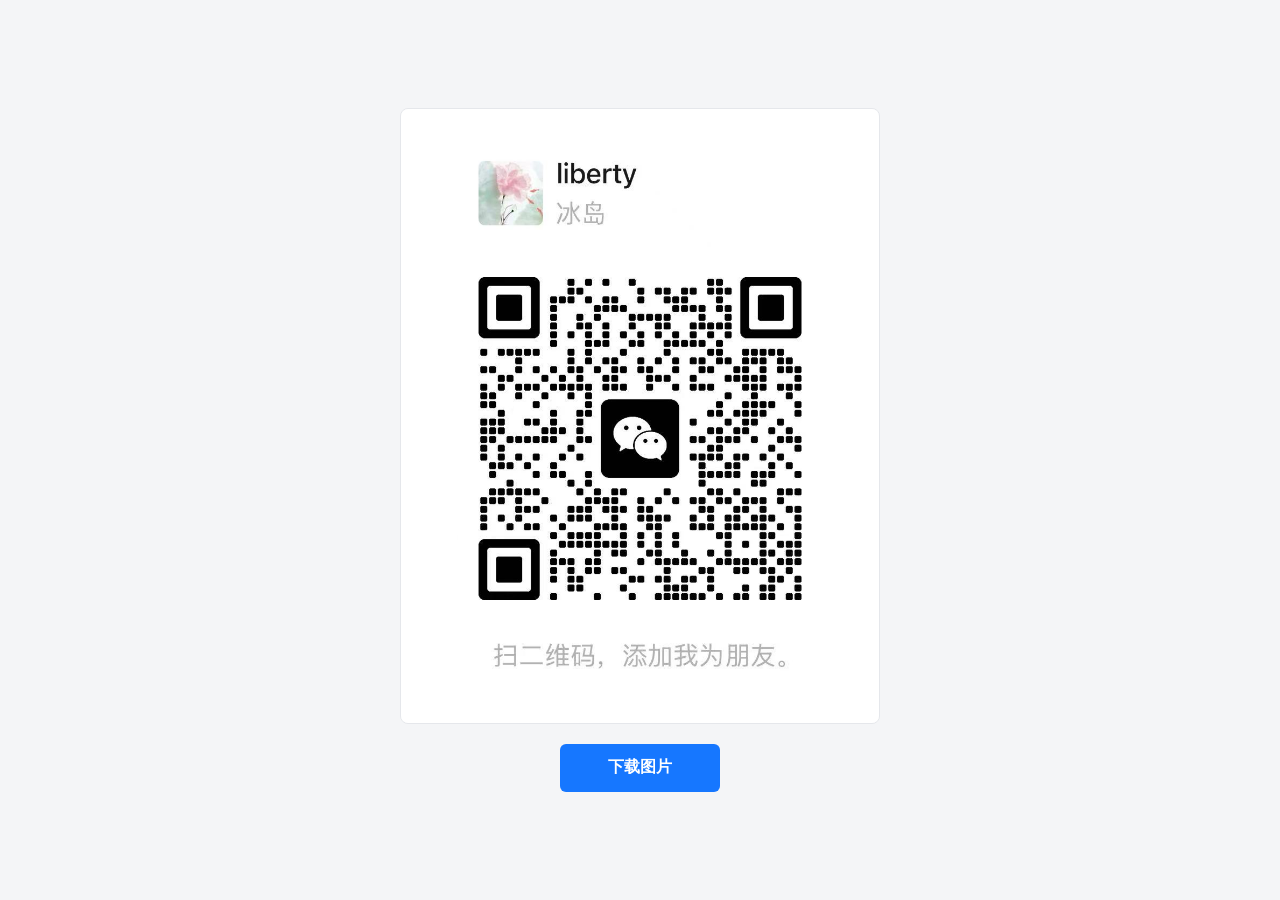
==== 1/index.html @ 70c72c32 "Add downloadable image pages" ====
<!doctype html>
<html lang="zh-CN">
  <head>
    <meta charset="UTF-8">
    <meta name="viewport" content="width=device-width, initial-scale=1, viewport-fit=cover">
    <meta name="theme-color" content="#f4f5f7">
    <title>liberty - 图片下载</title>
    <link rel="stylesheet" href="../styles.css">
  </head>
  <body>
    <main>
      <a class="image-link" href="../images/liberty.jpg" target="_blank" rel="noopener" aria-label="查看 liberty 原图">
        <img src="../images/liberty.jpg" alt="liberty 微信二维码" width="888" height="1140">
      </a>
      <a class="download-button" href="../images/liberty.jpg" download="liberty.jpg">下载图片</a>
    </main>
  </body>
</html>
---- styles.css ----
:root {
  color-scheme: light;
  font-family: -apple-system, BlinkMacSystemFont, "Segoe UI", sans-serif;
  background: #f4f5f7;
  color: #111827;
}

* {
  box-sizing: border-box;
}

body {
  min-height: 100vh;
  margin: 0;
  display: grid;
  place-items: center;
  padding: 24px 16px;
}

main {
  width: min(100%, 480px);
  text-align: center;
}

.image-link {
  display: block;
  background: #fff;
  border: 1px solid #e5e7eb;
  border-radius: 8px;
  overflow: hidden;
  line-height: 0;
}

.image-link img {
  display: block;
  width: 100%;
  height: auto;
}

.download-button {
  display: inline-flex;
  align-items: center;
  justify-content: center;
  min-width: 160px;
  min-height: 48px;
  margin-top: 20px;
  padding: 0 24px;
  border-radius: 6px;
  background: #1677ff;
  color: #fff;
  font-size: 16px;
  font-weight: 600;
  text-decoration: none;
}

.download-button:focus-visible {
  outline: 3px solid rgba(22, 119, 255, 0.3);
  outline-offset: 3px;
}

@media (hover: hover) {
  .download-button:hover {
    background: #0958d9;
  }
}
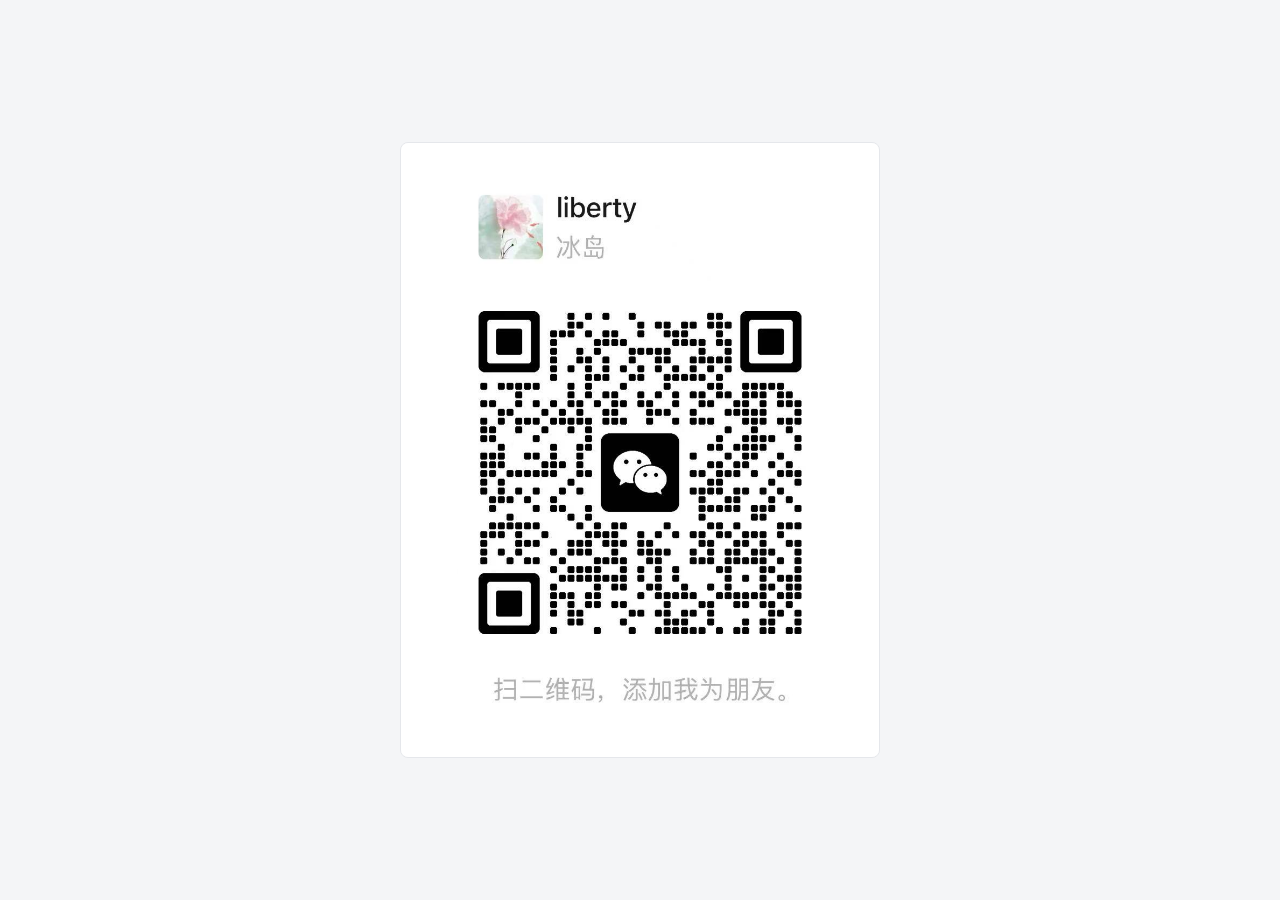
==== commit 1c1e5f15: "Remove image download controls" ====
--- a/1/index.html
+++ b/1/index.html
@@ -4,16 +4,14 @@
     <meta charset="UTF-8">
     <meta name="viewport" content="width=device-width, initial-scale=1, viewport-fit=cover">
     <meta name="theme-color" content="#f4f5f7">
-    <title>liberty - 图片下载</title>
+    <title>liberty</title>
     <link rel="stylesheet" href="../styles.css">
   </head>
   <body>
     <main>
-      <a class="image-link" href="../images/liberty.jpg" target="_blank" rel="noopener" aria-label="查看 liberty 原图">
+      <div class="image-frame">
         <img src="../images/liberty.jpg" alt="liberty 微信二维码" width="888" height="1140">
-      </a>
-      <a class="download-button" href="../images/liberty.jpg" download="liberty.jpg">下载图片</a>
+      </div>
     </main>
   </body>
 </html>
-
--- a/styles.css
+++ b/styles.css
@@ -22,7 +22,7 @@
   text-align: center;
 }
 
-.image-link {
+.image-frame {
   display: block;
   background: #fff;
   border: 1px solid #e5e7eb;
@@ -31,36 +31,8 @@
   line-height: 0;
 }
 
-.image-link img {
+.image-frame img {
   display: block;
   width: 100%;
   height: auto;
 }
-
-.download-button {
-  display: inline-flex;
-  align-items: center;
-  justify-content: center;
-  min-width: 160px;
-  min-height: 48px;
-  margin-top: 20px;
-  padding: 0 24px;
-  border-radius: 6px;
-  background: #1677ff;
-  color: #fff;
-  font-size: 16px;
-  font-weight: 600;
-  text-decoration: none;
-}
-
-.download-button:focus-visible {
-  outline: 3px solid rgba(22, 119, 255, 0.3);
-  outline-offset: 3px;
-}
-
-@media (hover: hover) {
-  .download-button:hover {
-    background: #0958d9;
-  }
-}
-
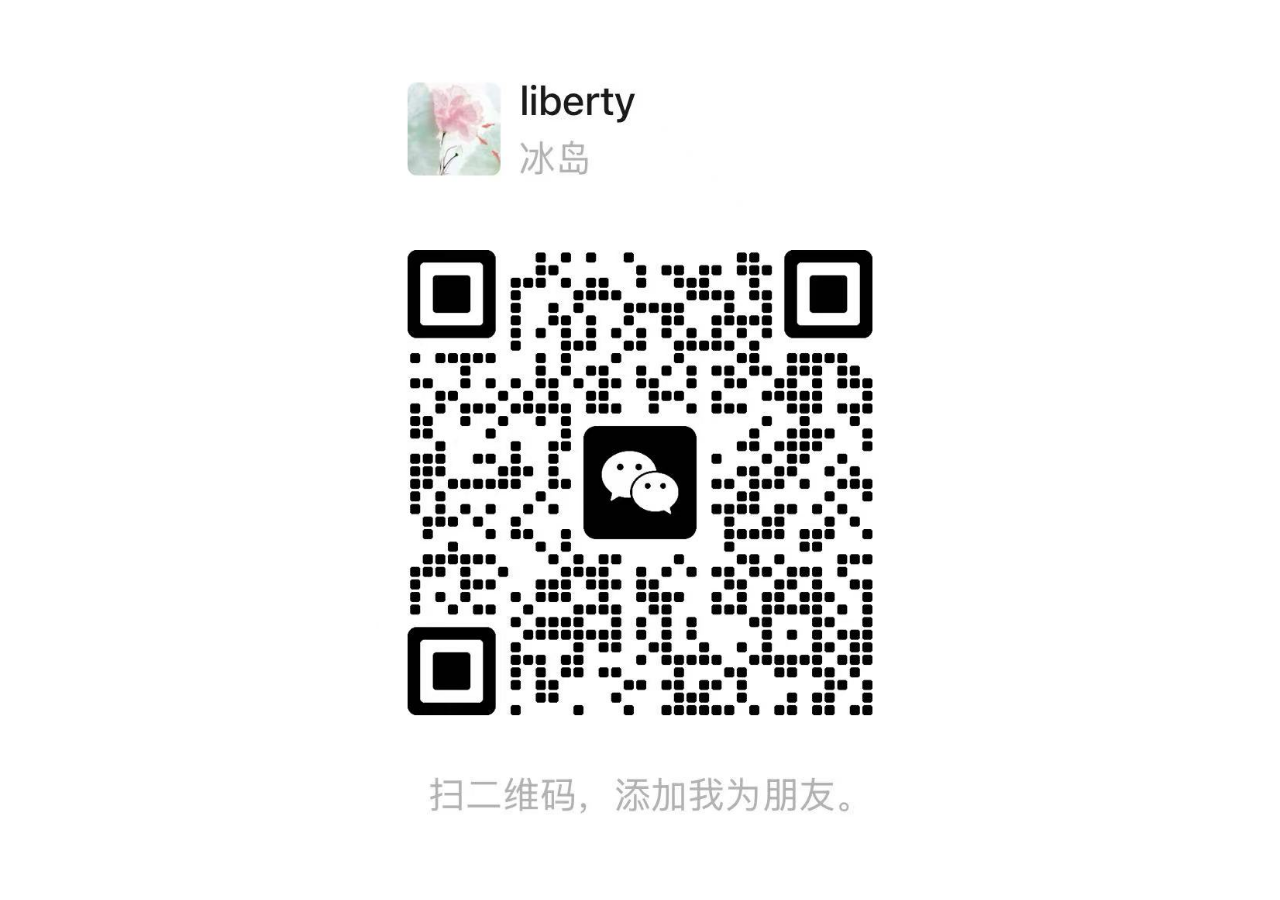
==== commit 4b1a9ea3: "Improve mobile layout and automate deployment" ====
--- a/1/index.html
+++ b/1/index.html
@@ -3,7 +3,7 @@
   <head>
     <meta charset="UTF-8">
     <meta name="viewport" content="width=device-width, initial-scale=1, viewport-fit=cover">
-    <meta name="theme-color" content="#f4f5f7">
+    <meta name="theme-color" content="#ffffff">
     <title>liberty</title>
     <link rel="stylesheet" href="../styles.css">
   </head>
--- a/styles.css
+++ b/styles.css
@@ -1,7 +1,7 @@
 :root {
   color-scheme: light;
   font-family: -apple-system, BlinkMacSystemFont, "Segoe UI", sans-serif;
-  background: #f4f5f7;
+  background: #fff;
   color: #111827;
 }
 
@@ -10,29 +10,49 @@
 }
 
 body {
+  width: 100%;
+  height: 100vh;
   min-height: 100vh;
   margin: 0;
   display: grid;
   place-items: center;
-  padding: 24px 16px;
+  overflow: hidden;
+  padding:
+    max(8px, env(safe-area-inset-top))
+    max(8px, env(safe-area-inset-right))
+    max(8px, env(safe-area-inset-bottom))
+    max(8px, env(safe-area-inset-left));
+  background: #fff;
 }
 
 main {
-  width: min(100%, 480px);
-  text-align: center;
+  width: 100%;
+  height: 100%;
+  min-height: 0;
 }
 
 .image-frame {
-  display: block;
+  width: 100%;
+  height: 100%;
+  display: flex;
+  align-items: center;
+  justify-content: center;
   background: #fff;
-  border: 1px solid #e5e7eb;
-  border-radius: 8px;
   overflow: hidden;
-  line-height: 0;
 }
 
 .image-frame img {
   display: block;
-  width: 100%;
+  width: auto;
   height: auto;
+  max-width: 100%;
+  max-height: 100%;
+  object-fit: contain;
 }
+
+@supports (height: 100dvh) {
+  body {
+    height: 100dvh;
+    min-height: 100dvh;
+  }
+}
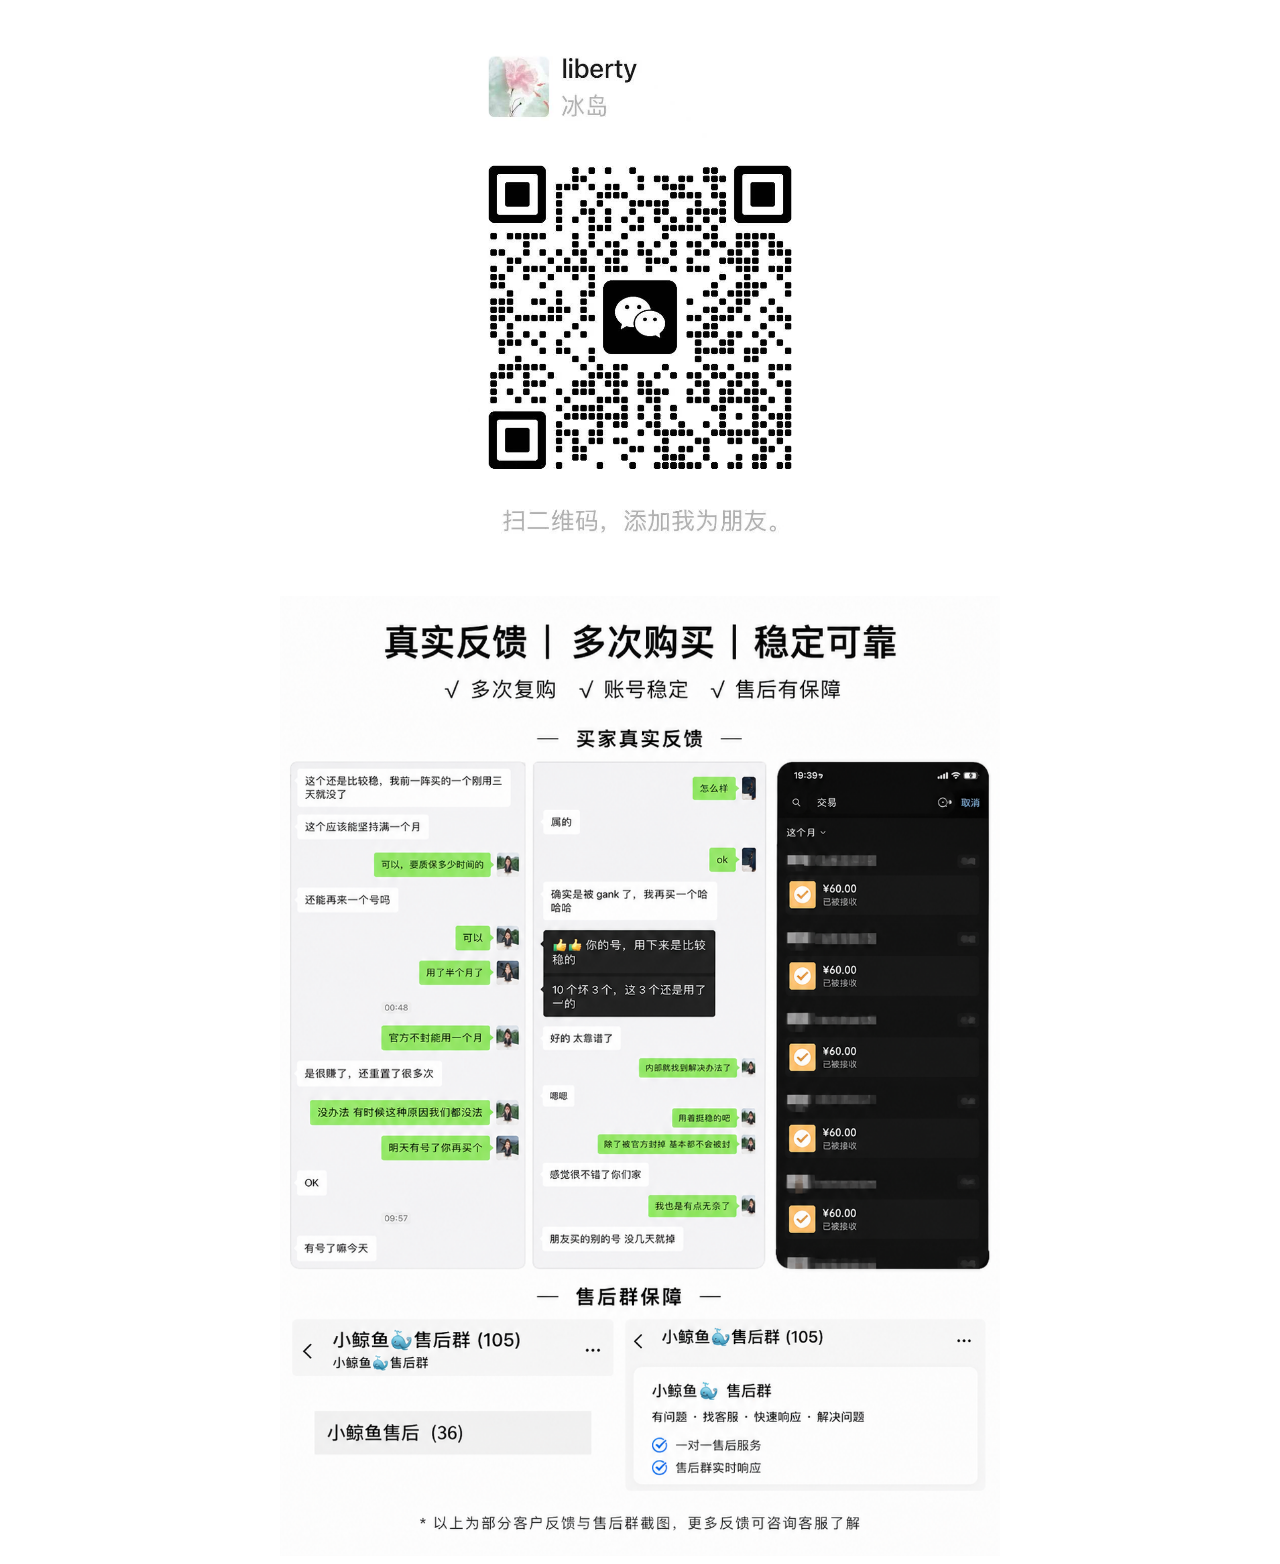
==== commit 56764073: "Show feedback image below QR pages" ====
--- a/1/index.html
+++ b/1/index.html
@@ -5,13 +5,14 @@
     <meta name="viewport" content="width=device-width, initial-scale=1, viewport-fit=cover">
     <meta name="theme-color" content="#ffffff">
     <title>liberty</title>
-    <link rel="stylesheet" href="../styles.css">
+    <link rel="stylesheet" href="../styles.css?v=20260722">
   </head>
   <body>
     <main>
       <div class="image-frame">
         <img src="../images/liberty.jpg" alt="liberty 微信二维码" width="888" height="1140">
       </div>
+      <img class="feedback-image" src="../images/feedback.png" alt="买家反馈与售后保障" width="1086" height="1448">
     </main>
   </body>
 </html>
--- a/styles.css
+++ b/styles.css
@@ -11,12 +11,9 @@
 
 body {
   width: 100%;
-  height: 100vh;
   min-height: 100vh;
   margin: 0;
-  display: grid;
-  place-items: center;
-  overflow: hidden;
+  overflow-x: hidden;
   padding:
     max(8px, env(safe-area-inset-top))
     max(8px, env(safe-area-inset-right))
@@ -27,13 +24,18 @@
 
 main {
   width: 100%;
-  height: 100%;
-  min-height: 0;
+  max-width: 720px;
+  margin: 0 auto;
+  display: flex;
+  flex-direction: column;
+  align-items: center;
+  gap: 12px;
 }
 
 .image-frame {
   width: 100%;
-  height: 100%;
+  height: min(64vh, 620px);
+  flex: 0 0 auto;
   display: flex;
   align-items: center;
   justify-content: center;
@@ -45,14 +47,22 @@
   display: block;
   width: auto;
   height: auto;
+  margin: auto;
   max-width: 100%;
   max-height: 100%;
   object-fit: contain;
+  object-position: center;
+}
+
+.feedback-image {
+  display: block;
+  width: 100%;
+  height: auto;
+  margin: 0 auto;
 }
 
 @supports (height: 100dvh) {
-  body {
-    height: 100dvh;
-    min-height: 100dvh;
+  .image-frame {
+    height: min(64dvh, 620px);
   }
 }
